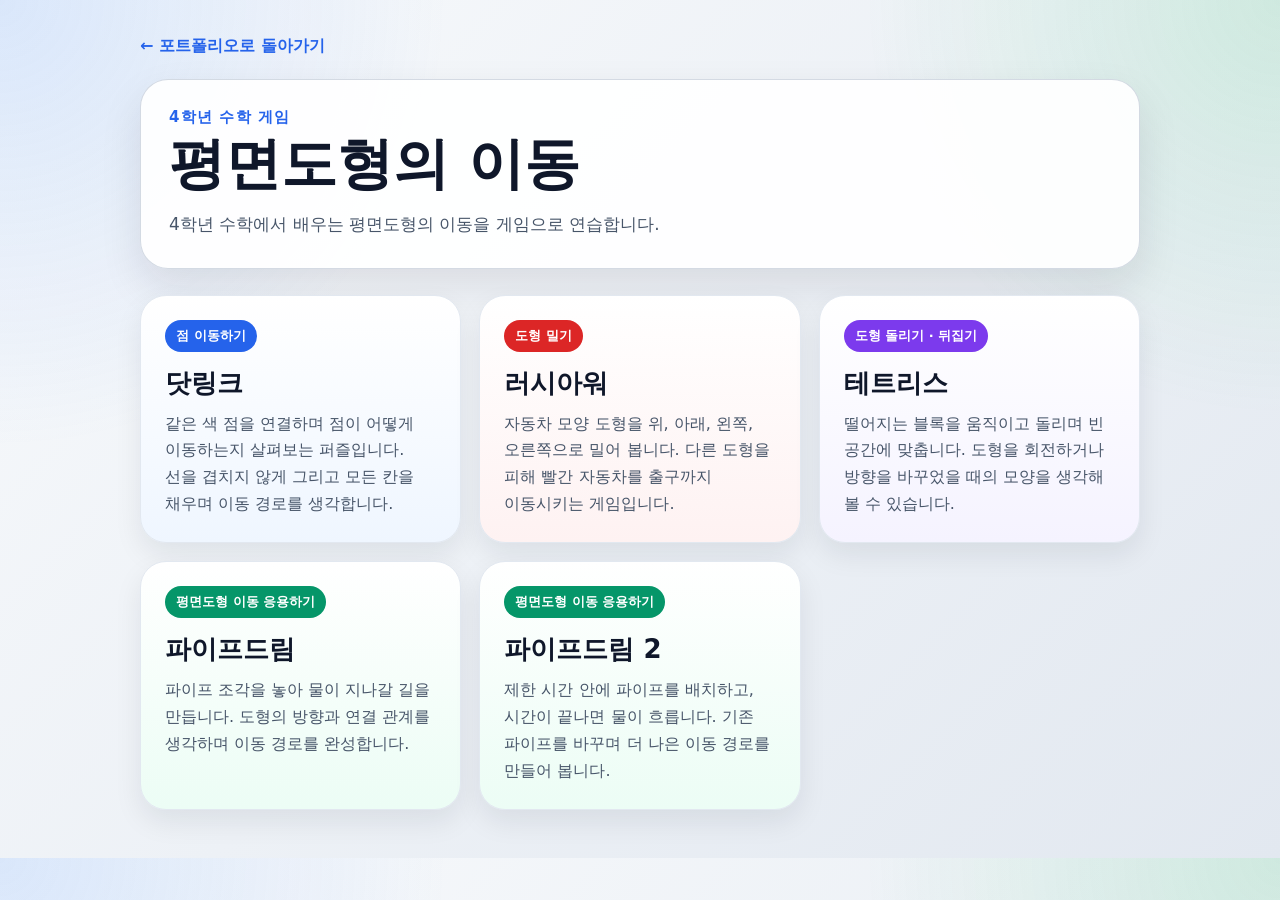
==== index.html @ a0f0dc04 "initial import of math learning games" ====
<!DOCTYPE html>
<html lang="ko">
<head>
  <meta charset="UTF-8">
  <meta name="viewport" content="width=device-width, initial-scale=1.0">
  <title>4학년 수학 평면도형의 이동 게임</title>
  <link rel="stylesheet" href="./style.css">
</head>
<body>
  <main>
    <a class="back" href="../">← 포트폴리오로 돌아가기</a>

    <section class="hero">
      <p class="eyebrow">4학년 수학 게임</p>
      <h1>평면도형의 이동</h1>
      <p class="intro">
        4학년 수학에서 배우는 평면도형의 이동을 게임으로 연습합니다.
      </p>
    </section>

    <section class="grid">
      <a class="card dot-link" href="./dot_link/">
        <span class="tag">점 이동하기</span>
        <h2>닷링크</h2>
        <p>
          같은 색 점을 연결하며 점이 어떻게 이동하는지 살펴보는 퍼즐입니다.
          선을 겹치지 않게 그리고 모든 칸을 채우며 이동 경로를 생각합니다.
        </p>
      </a>

      <a class="card rushhour" href="./rushhour/">
        <span class="tag">도형 밀기</span>
        <h2>러시아워</h2>
        <p>
          자동차 모양 도형을 위, 아래, 왼쪽, 오른쪽으로 밀어 봅니다.
          다른 도형을 피해 빨간 자동차를 출구까지 이동시키는 게임입니다.
        </p>
      </a>

      <a class="card tetris" href="./tetris_for_tablet/">
        <span class="tag">도형 돌리기 · 뒤집기</span>
        <h2>테트리스</h2>
        <p>
          떨어지는 블록을 움직이고 돌리며 빈 공간에 맞춥니다.
          도형을 회전하거나 방향을 바꾸었을 때의 모양을 생각해 볼 수 있습니다.
        </p>
      </a>

      <a class="card pipe" href="./pipe_dream/">
        <span class="tag">평면도형 이동 응용하기</span>
        <h2>파이프드림</h2>
        <p>
          파이프 조각을 놓아 물이 지나갈 길을 만듭니다.
          도형의 방향과 연결 관계를 생각하며 이동 경로를 완성합니다.
        </p>
      </a>

      <a class="card pipe2" href="./pipe_dream2/">
        <span class="tag">평면도형 이동 응용하기</span>
        <h2>파이프드림 2</h2>
        <p>
          제한 시간 안에 파이프를 배치하고, 시간이 끝나면 물이 흐릅니다.
          기존 파이프를 바꾸며 더 나은 이동 경로를 만들어 봅니다.
        </p>
      </a>
    </section>

  </main>
</body>
</html>
---- style.css ----
* {
    box-sizing: border-box;
  }
  
  body {
    margin: 0;
    font-family: system-ui, -apple-system, BlinkMacSystemFont, "Segoe UI", sans-serif;
    background:
      radial-gradient(circle at top left, rgba(59, 130, 246, 0.16), transparent 28rem),
      radial-gradient(circle at top right, rgba(34, 197, 94, 0.14), transparent 26rem),
      linear-gradient(135deg, #f8fafc 0%, #e2e8f0 100%);
    color: #0f172a;
  }
  
  main {
    max-width: 1040px;
    margin: 0 auto;
    padding: 36px 20px 48px;
  }
  
  .back {
    display: inline-block;
    margin-bottom: 22px;
    color: #2563eb;
    text-decoration: none;
    font-weight: 800;
  }
  
  .hero {
    margin-bottom: 26px;
    padding: 28px;
    border-radius: 28px;
    background: rgba(255, 255, 255, 0.92);
    border: 1px solid rgba(148, 163, 184, 0.4);
    box-shadow: 0 18px 42px rgba(15, 23, 42, 0.1);
  }
  
  .eyebrow {
    margin: 0 0 8px;
    color: #2563eb;
    font-size: 15px;
    font-weight: 900;
    letter-spacing: 0.08em;
  }
  
  h1 {
    margin: 0;
    font-size: clamp(34px, 7vw, 56px);
    line-height: 1.05;
  }
  
  .intro {
    max-width: 720px;
    margin: 16px 0 0;
    color: #475569;
    line-height: 1.75;
    word-break: keep-all;
    font-size: 17px;
  }
  
  .grid {
    display: grid;
    grid-template-columns: repeat(auto-fit, minmax(260px, 1fr));
    gap: 18px;
  }
  
  .card {
    display: flex;
    min-height: 230px;
    padding: 24px;
    border-radius: 26px;
    background: white;
    border: 1px solid #e2e8f0;
    text-decoration: none;
    color: inherit;
    box-shadow: 0 12px 28px rgba(15, 23, 42, 0.08);
    flex-direction: column;
    justify-content: flex-start;
    transition: transform 0.16s ease, box-shadow 0.16s ease;
  }
  
  .card:hover {
    transform: translateY(-3px);
    box-shadow: 0 18px 36px rgba(15, 23, 42, 0.14);
  }
  
  .tag {
    display: inline-flex;
    align-self: flex-start;
    margin-bottom: 14px;
    padding: 7px 11px;
    border-radius: 999px;
    color: white;
    font-size: 13px;
    font-weight: 900;
  }
  
  .card h2 {
    margin: 0 0 10px;
    font-size: 26px;
  }
  
  .card p {
    margin: 0;
    color: #475569;
    line-height: 1.68;
    word-break: keep-all;
  }
  
  .dot-link .tag {
    background: #2563eb;
  }
  
  .rushhour .tag {
    background: #dc2626;
  }
  
  .tetris .tag {
    background: #7c3aed;
  }
  
  .pipe .tag,
  .pipe2 .tag {
    background: #059669;
  }
  
  .dot-link {
    background: linear-gradient(180deg, #ffffff, #eff6ff);
  }
  
  .rushhour {
    background: linear-gradient(180deg, #ffffff, #fef2f2);
  }
  
  .tetris {
    background: linear-gradient(180deg, #ffffff, #f5f3ff);
  }
  
  .pipe,
  .pipe2 {
    background: linear-gradient(180deg, #ffffff, #ecfdf5);
  }
  
  .note {
    margin-top: 24px;
    padding: 22px 24px;
    border-radius: 24px;
    background: #0f172a;
    color: white;
    box-shadow: 0 14px 32px rgba(15, 23, 42, 0.18);
  }
  
  .note h2 {
    margin: 0 0 8px;
    font-size: 22px;
  }
  
  .note p {
    margin: 0;
    color: #cbd5e1;
    line-height: 1.7;
    word-break: keep-all;
  }
  
  @media (max-width: 520px) {
    main {
      padding: 24px 14px 36px;
    }
  
    .hero {
      padding: 22px 18px;
    }
  
    .card {
      min-height: auto;
      padding: 22px;
    }
  
    .intro {
      font-size: 16px;
    }
  }
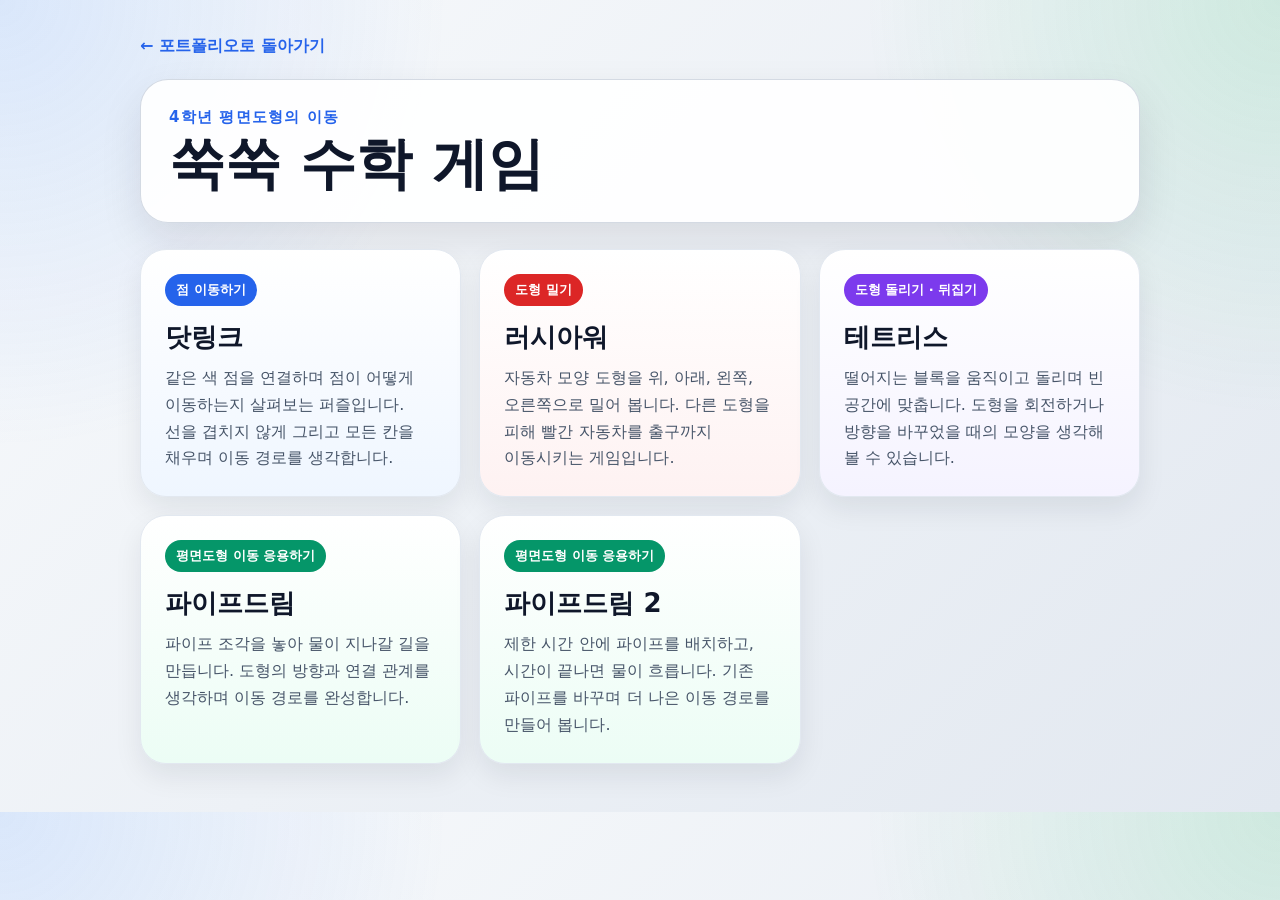
==== commit 99cf7d66: "fix title" ====
--- a/index.html
+++ b/index.html
@@ -3,7 +3,7 @@
 <head>
   <meta charset="UTF-8">
   <meta name="viewport" content="width=device-width, initial-scale=1.0">
-  <title>4학년 수학 평면도형의 이동 게임</title>
+  <title>쑥쑥 수학 게임</title>
   <link rel="stylesheet" href="./style.css">
 </head>
 <body>
@@ -11,11 +11,8 @@
     <a class="back" href="../">← 포트폴리오로 돌아가기</a>
 
     <section class="hero">
-      <p class="eyebrow">4학년 수학 게임</p>
-      <h1>평면도형의 이동</h1>
-      <p class="intro">
-        4학년 수학에서 배우는 평면도형의 이동을 게임으로 연습합니다.
-      </p>
+      <p class="eyebrow">4학년 평면도형의 이동</p>
+      <h1>쑥쑥 수학 게임</h1>
     </section>
 
     <section class="grid">
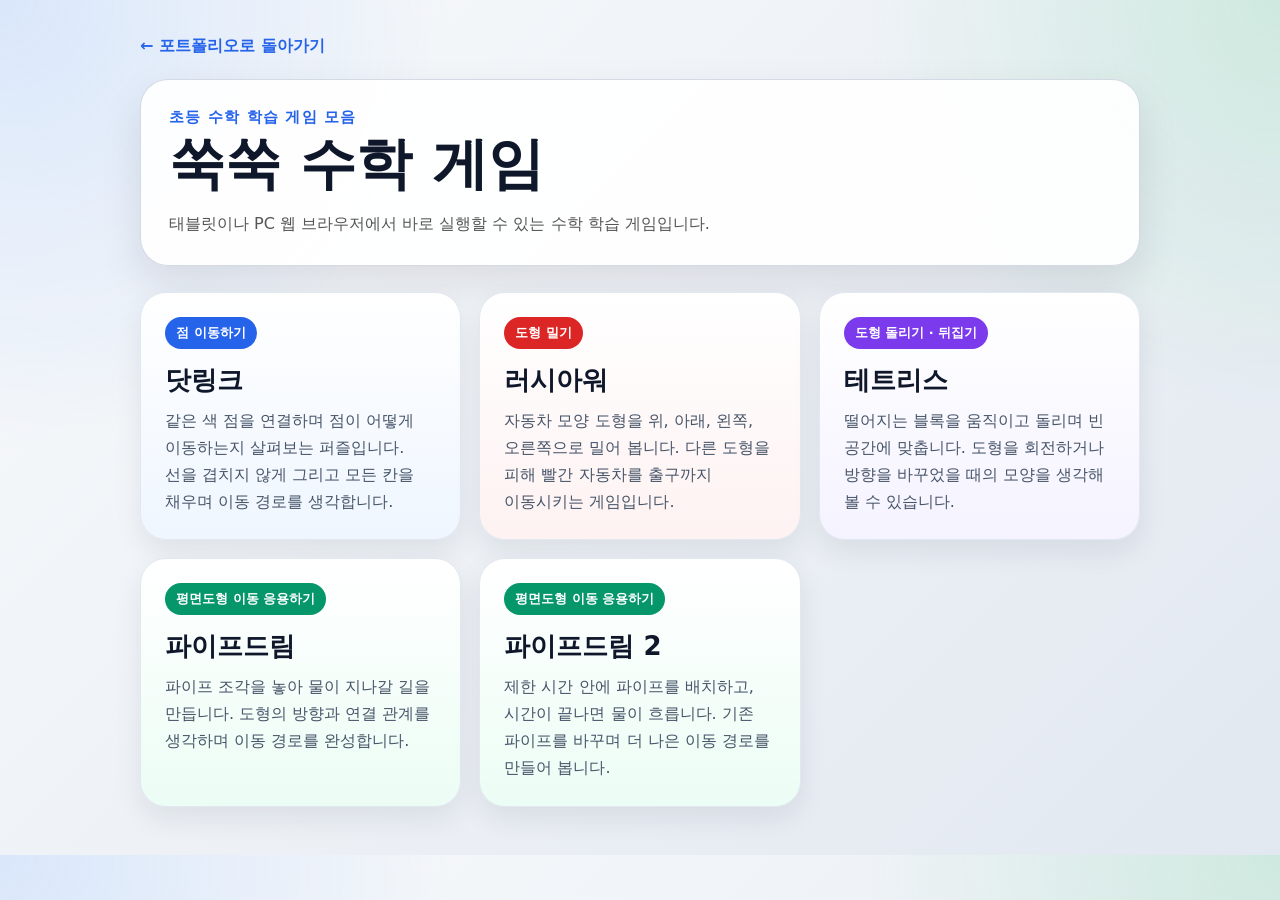
==== commit ed3d2998: "fix index page + README.md 생성" ====
--- a/index.html
+++ b/index.html
@@ -11,8 +11,9 @@
     <a class="back" href="../">← 포트폴리오로 돌아가기</a>
 
     <section class="hero">
-      <p class="eyebrow">4학년 평면도형의 이동</p>
+      <p class="eyebrow">초등 수학 학습 게임 모음</p>
       <h1>쑥쑥 수학 게임</h1>
+      <p class="lead"> 태블릿이나 PC 웹 브라우저에서 바로 실행할 수 있는 수학 학습 게임입니다.</p>
     </section>
 
     <section class="grid">
--- a/style.css
+++ b/style.css
@@ -41,6 +41,13 @@
     font-size: 15px;
     font-weight: 900;
     letter-spacing: 0.08em;
+  }
+
+  .lead {
+    max-width: 42rem;
+    margin: 16px 0 0;
+    line-height: 1.7;
+    color: #555;
   }
   
   h1 {
@@ -179,4 +186,4 @@
     .intro {
       font-size: 16px;
     }
-  }+  }
